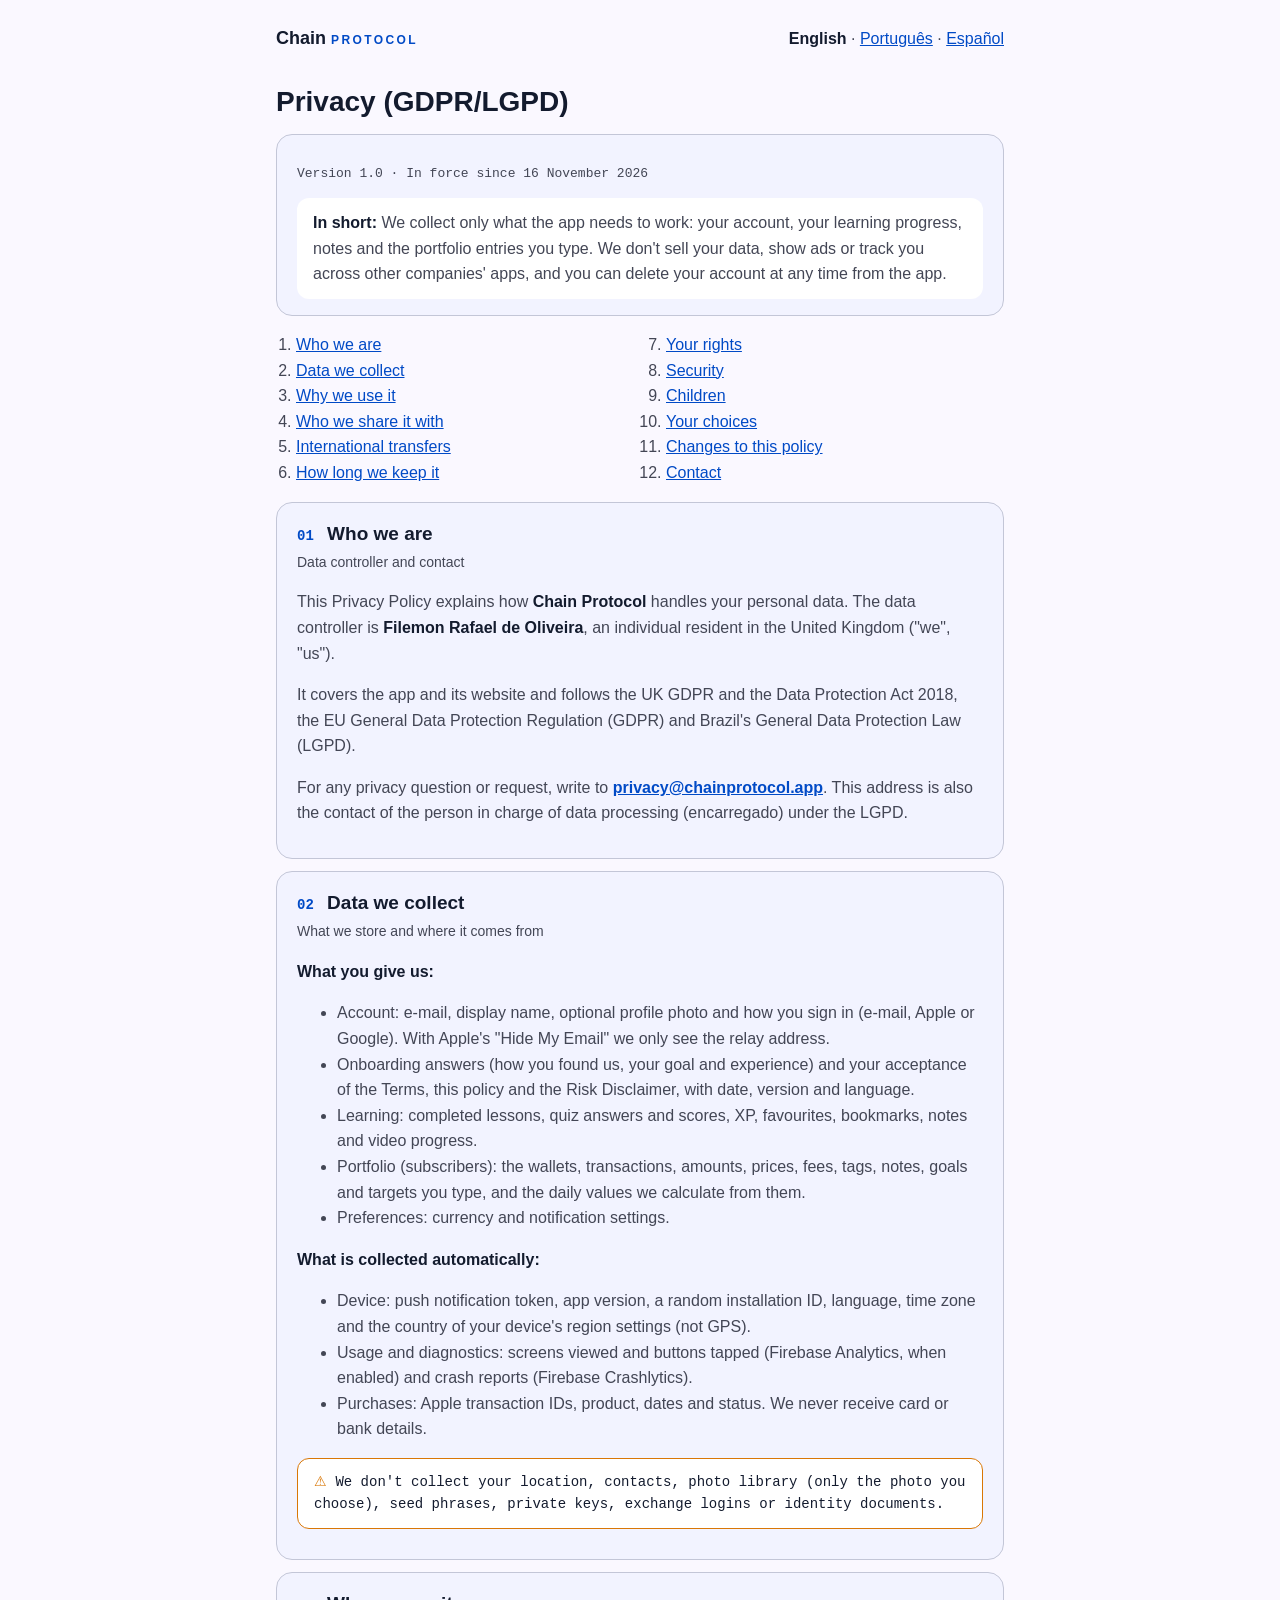
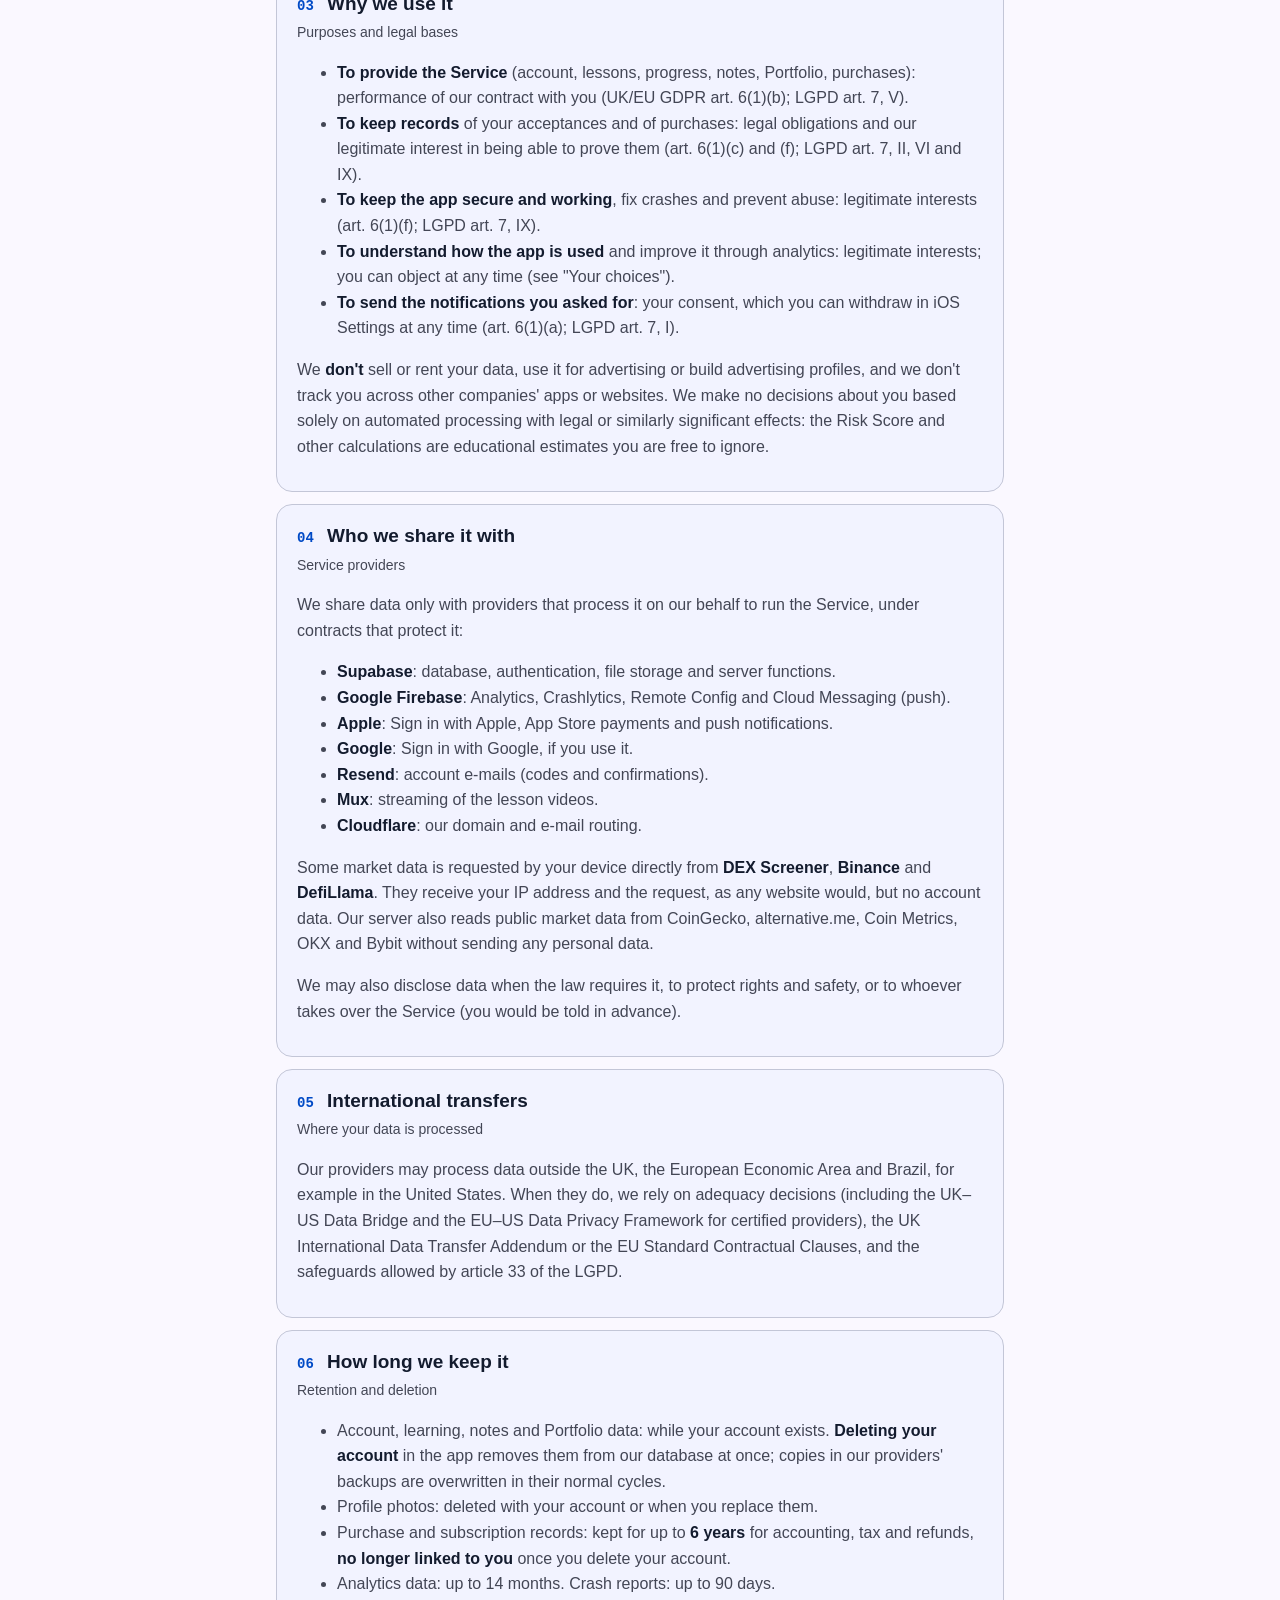
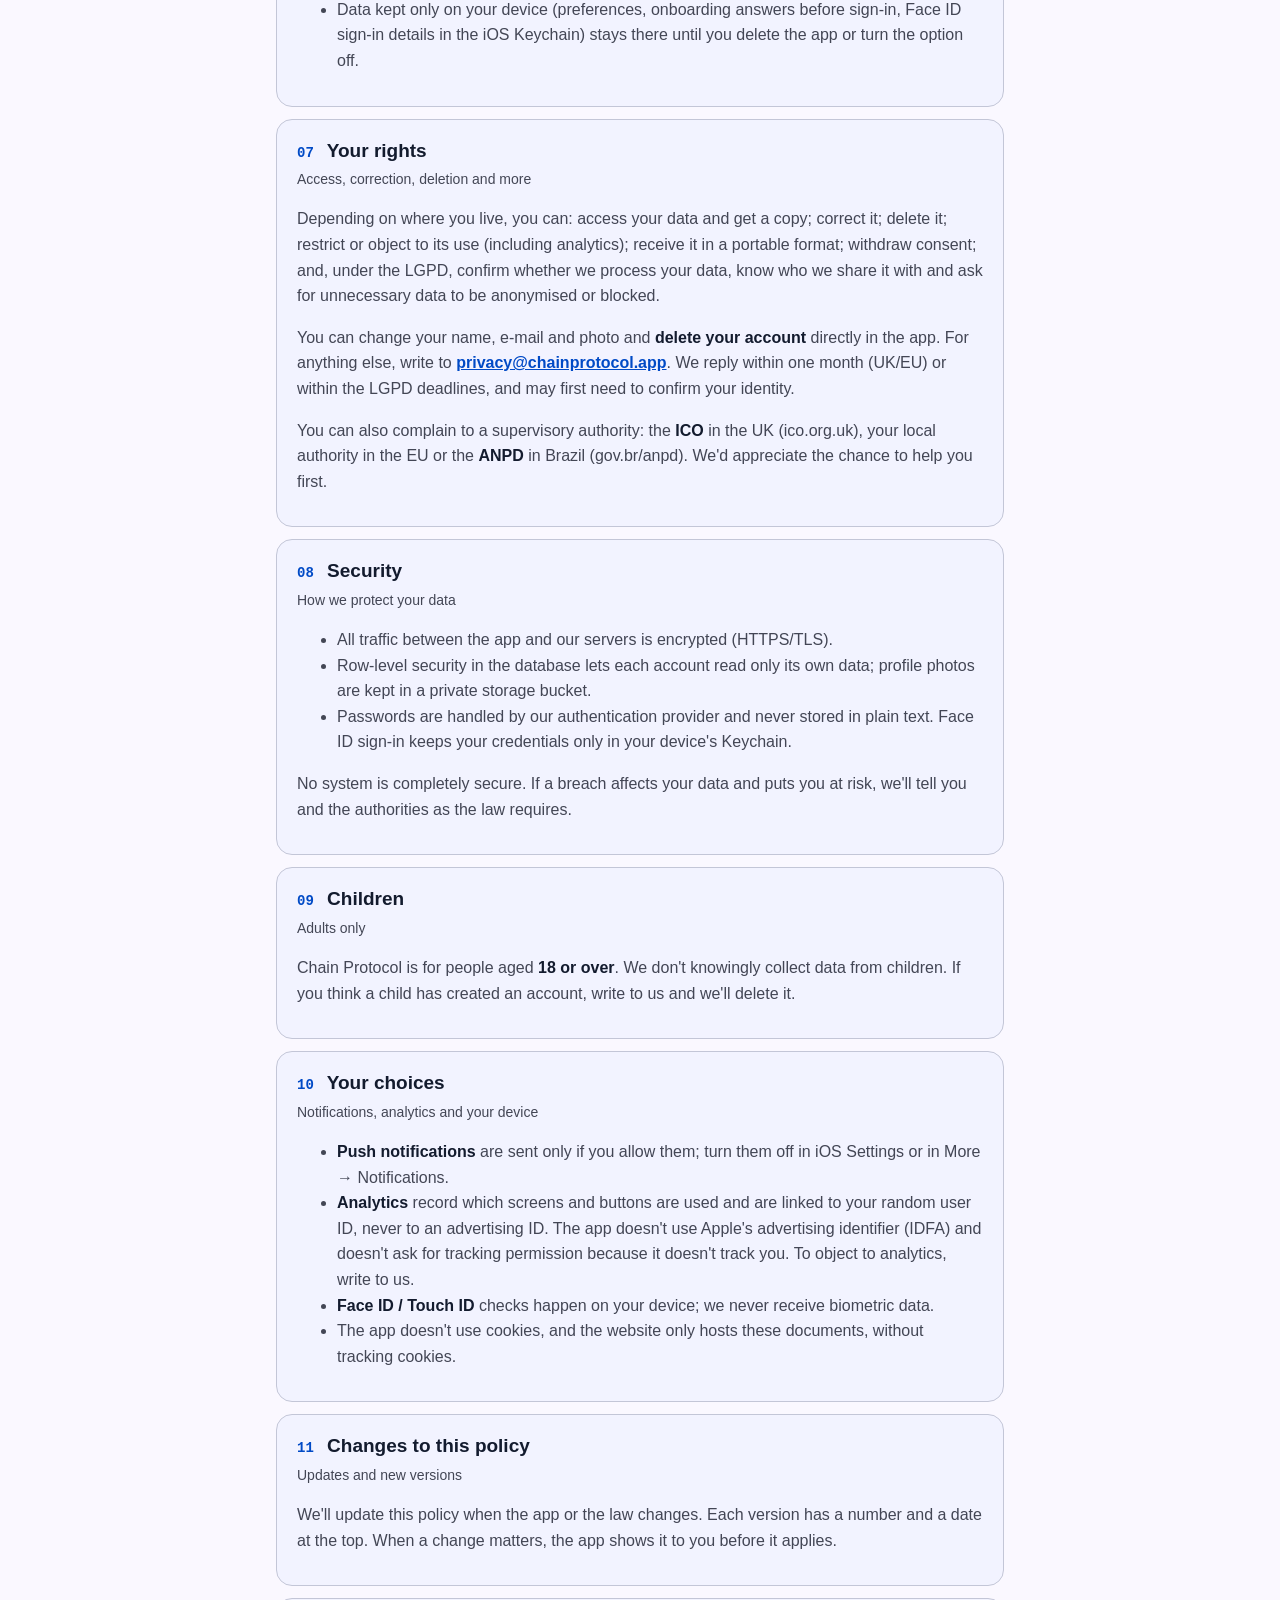
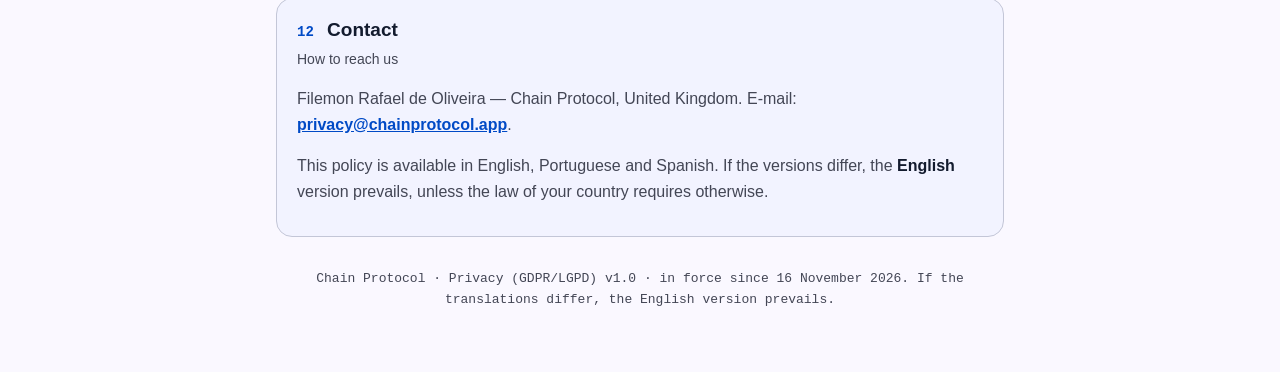
==== privacy/index.html @ 736bcb82 "Add terms and conditions and privacy" ====
<!doctype html>
<html lang="en-GB">
<head>
<meta charset="utf-8">
<meta name="viewport" content="width=device-width, initial-scale=1">
<title>Privacy (GDPR/LGPD) · Chain Protocol</title>
<meta name="description" content="We collect only what the app needs to work: your account, your learning progress, notes and the portfolio entries you type. We don&#x27;t sell your data, show ads or track you across other companies&#x27; apps, and you can delete your account at any time from the app.">
<link rel="canonical" href="https://chainprotocol.app/privacy/">
<link rel="alternate" hreflang="en-GB" href="https://chainprotocol.app/privacy/">
<link rel="alternate" hreflang="pt-BR" href="https://chainprotocol.app/pt-br/privacy/">
<link rel="alternate" hreflang="es-ES" href="https://chainprotocol.app/es/privacy/">
<link rel="stylesheet" href="../styles.css">
</head>
<body>
<header>
<a class="brand" href="../">Chain <span>Protocol</span></a>
<nav aria-label="Language"><a href="../privacy/" hreflang="en-GB" aria-current="page">English</a> · <a href="../pt-br/privacy/" hreflang="pt-BR">Português</a> · <a href="../es/privacy/" hreflang="es-ES">Español</a></nav>
</header>
<main>
<h1>Privacy (GDPR/LGPD)</h1>
<div class="card">
<p class="meta">Version 1.0 · In force since 16 November 2026</p>
<p class="summary"><strong>In short:</strong> We collect only what the app needs to work: your account, your learning progress, notes and the portfolio entries you type. We don't sell your data, show ads or track you across other companies' apps, and you can delete your account at any time from the app.</p>
</div>
<ol class="toc">
<li><a href="#section-01">Who we are</a></li>
<li><a href="#section-02">Data we collect</a></li>
<li><a href="#section-03">Why we use it</a></li>
<li><a href="#section-04">Who we share it with</a></li>
<li><a href="#section-05">International transfers</a></li>
<li><a href="#section-06">How long we keep it</a></li>
<li><a href="#section-07">Your rights</a></li>
<li><a href="#section-08">Security</a></li>
<li><a href="#section-09">Children</a></li>
<li><a href="#section-10">Your choices</a></li>
<li><a href="#section-11">Changes to this policy</a></li>
<li><a href="#section-12">Contact</a></li>
</ol>
<section id="section-01">
<h2><span class="number">01</span> Who we are</h2>
<p class="subtitle">Data controller and contact</p>
<p>This Privacy Policy explains how <strong>Chain Protocol</strong> handles your personal data. The data controller is <strong>Filemon Rafael de Oliveira</strong>, an individual resident in the United Kingdom ("we", "us").</p>
<p>It covers the app and its website and follows the UK GDPR and the Data Protection Act 2018, the EU General Data Protection Regulation (GDPR) and Brazil's General Data Protection Law (LGPD).</p>
<p>For any privacy question or request, write to <strong><a href="mailto:privacy@chainprotocol.app">privacy@chainprotocol.app</a></strong>. This address is also the contact of the person in charge of data processing (encarregado) under the LGPD.</p>
</section>
<section id="section-02">
<h2><span class="number">02</span> Data we collect</h2>
<p class="subtitle">What we store and where it comes from</p>
<p><strong>What you give us:</strong></p>
<ul><li>Account: e-mail, display name, optional profile photo and how you sign in (e-mail, Apple or Google). With Apple's "Hide My Email" we only see the relay address.</li><li>Onboarding answers (how you found us, your goal and experience) and your acceptance of the Terms, this policy and the Risk Disclaimer, with date, version and language.</li><li>Learning: completed lessons, quiz answers and scores, XP, favourites, bookmarks, notes and video progress.</li><li>Portfolio (subscribers): the wallets, transactions, amounts, prices, fees, tags, notes, goals and targets you type, and the daily values we calculate from them.</li><li>Preferences: currency and notification settings.</li></ul>
<p><strong>What is collected automatically:</strong></p>
<ul><li>Device: push notification token, app version, a random installation ID, language, time zone and the country of your device's region settings (not GPS).</li><li>Usage and diagnostics: screens viewed and buttons tapped (Firebase Analytics, when enabled) and crash reports (Firebase Crashlytics).</li><li>Purchases: Apple transaction IDs, product, dates and status. We never receive card or bank details.</li></ul>
<p class="notice">We don't collect your location, contacts, photo library (only the photo you choose), seed phrases, private keys, exchange logins or identity documents.</p>
</section>
<section id="section-03">
<h2><span class="number">03</span> Why we use it</h2>
<p class="subtitle">Purposes and legal bases</p>
<ul><li><strong>To provide the Service</strong> (account, lessons, progress, notes, Portfolio, purchases): performance of our contract with you (UK/EU GDPR art. 6(1)(b); LGPD art. 7, V).</li><li><strong>To keep records</strong> of your acceptances and of purchases: legal obligations and our legitimate interest in being able to prove them (art. 6(1)(c) and (f); LGPD art. 7, II, VI and IX).</li><li><strong>To keep the app secure and working</strong>, fix crashes and prevent abuse: legitimate interests (art. 6(1)(f); LGPD art. 7, IX).</li><li><strong>To understand how the app is used</strong> and improve it through analytics: legitimate interests; you can object at any time (see "Your choices").</li><li><strong>To send the notifications you asked for</strong>: your consent, which you can withdraw in iOS Settings at any time (art. 6(1)(a); LGPD art. 7, I).</li></ul>
<p>We <strong>don't</strong> sell or rent your data, use it for advertising or build advertising profiles, and we don't track you across other companies' apps or websites. We make no decisions about you based solely on automated processing with legal or similarly significant effects: the Risk Score and other calculations are educational estimates you are free to ignore.</p>
</section>
<section id="section-04">
<h2><span class="number">04</span> Who we share it with</h2>
<p class="subtitle">Service providers</p>
<p>We share data only with providers that process it on our behalf to run the Service, under contracts that protect it:</p>
<ul><li><strong>Supabase</strong>: database, authentication, file storage and server functions.</li><li><strong>Google Firebase</strong>: Analytics, Crashlytics, Remote Config and Cloud Messaging (push).</li><li><strong>Apple</strong>: Sign in with Apple, App Store payments and push notifications.</li><li><strong>Google</strong>: Sign in with Google, if you use it.</li><li><strong>Resend</strong>: account e-mails (codes and confirmations).</li><li><strong>Mux</strong>: streaming of the lesson videos.</li><li><strong>Cloudflare</strong>: our domain and e-mail routing.</li></ul>
<p>Some market data is requested by your device directly from <strong>DEX Screener</strong>, <strong>Binance</strong> and <strong>DefiLlama</strong>. They receive your IP address and the request, as any website would, but no account data. Our server also reads public market data from CoinGecko, alternative.me, Coin Metrics, OKX and Bybit without sending any personal data.</p>
<p>We may also disclose data when the law requires it, to protect rights and safety, or to whoever takes over the Service (you would be told in advance).</p>
</section>
<section id="section-05">
<h2><span class="number">05</span> International transfers</h2>
<p class="subtitle">Where your data is processed</p>
<p>Our providers may process data outside the UK, the European Economic Area and Brazil, for example in the United States. When they do, we rely on adequacy decisions (including the UK–US Data Bridge and the EU–US Data Privacy Framework for certified providers), the UK International Data Transfer Addendum or the EU Standard Contractual Clauses, and the safeguards allowed by article 33 of the LGPD.</p>
</section>
<section id="section-06">
<h2><span class="number">06</span> How long we keep it</h2>
<p class="subtitle">Retention and deletion</p>
<ul><li>Account, learning, notes and Portfolio data: while your account exists. <strong>Deleting your account</strong> in the app removes them from our database at once; copies in our providers' backups are overwritten in their normal cycles.</li><li>Profile photos: deleted with your account or when you replace them.</li><li>Purchase and subscription records: kept for up to <strong>6 years</strong> for accounting, tax and refunds, <strong>no longer linked to you</strong> once you delete your account.</li><li>Analytics data: up to 14 months. Crash reports: up to 90 days.</li><li>Data kept only on your device (preferences, onboarding answers before sign-in, Face ID sign-in details in the iOS Keychain) stays there until you delete the app or turn the option off.</li></ul>
</section>
<section id="section-07">
<h2><span class="number">07</span> Your rights</h2>
<p class="subtitle">Access, correction, deletion and more</p>
<p>Depending on where you live, you can: access your data and get a copy; correct it; delete it; restrict or object to its use (including analytics); receive it in a portable format; withdraw consent; and, under the LGPD, confirm whether we process your data, know who we share it with and ask for unnecessary data to be anonymised or blocked.</p>
<p>You can change your name, e-mail and photo and <strong>delete your account</strong> directly in the app. For anything else, write to <strong><a href="mailto:privacy@chainprotocol.app">privacy@chainprotocol.app</a></strong>. We reply within one month (UK/EU) or within the LGPD deadlines, and may first need to confirm your identity.</p>
<p>You can also complain to a supervisory authority: the <strong>ICO</strong> in the UK (ico.org.uk), your local authority in the EU or the <strong>ANPD</strong> in Brazil (gov.br/anpd). We'd appreciate the chance to help you first.</p>
</section>
<section id="section-08">
<h2><span class="number">08</span> Security</h2>
<p class="subtitle">How we protect your data</p>
<ul><li>All traffic between the app and our servers is encrypted (HTTPS/TLS).</li><li>Row-level security in the database lets each account read only its own data; profile photos are kept in a private storage bucket.</li><li>Passwords are handled by our authentication provider and never stored in plain text. Face ID sign-in keeps your credentials only in your device's Keychain.</li></ul>
<p>No system is completely secure. If a breach affects your data and puts you at risk, we'll tell you and the authorities as the law requires.</p>
</section>
<section id="section-09">
<h2><span class="number">09</span> Children</h2>
<p class="subtitle">Adults only</p>
<p>Chain Protocol is for people aged <strong>18 or over</strong>. We don't knowingly collect data from children. If you think a child has created an account, write to us and we'll delete it.</p>
</section>
<section id="section-10">
<h2><span class="number">10</span> Your choices</h2>
<p class="subtitle">Notifications, analytics and your device</p>
<ul><li><strong>Push notifications</strong> are sent only if you allow them; turn them off in iOS Settings or in More → Notifications.</li><li><strong>Analytics</strong> record which screens and buttons are used and are linked to your random user ID, never to an advertising ID. The app doesn't use Apple's advertising identifier (IDFA) and doesn't ask for tracking permission because it doesn't track you. To object to analytics, write to us.</li><li><strong>Face ID / Touch ID</strong> checks happen on your device; we never receive biometric data.</li><li>The app doesn't use cookies, and the website only hosts these documents, without tracking cookies.</li></ul>
</section>
<section id="section-11">
<h2><span class="number">11</span> Changes to this policy</h2>
<p class="subtitle">Updates and new versions</p>
<p>We'll update this policy when the app or the law changes. Each version has a number and a date at the top. When a change matters, the app shows it to you before it applies.</p>
</section>
<section id="section-12">
<h2><span class="number">12</span> Contact</h2>
<p class="subtitle">How to reach us</p>
<p>Filemon Rafael de Oliveira — Chain Protocol, United Kingdom. E-mail: <strong><a href="mailto:privacy@chainprotocol.app">privacy@chainprotocol.app</a></strong>.</p>
<p>This policy is available in English, Portuguese and Spanish. If the versions differ, the <strong>English</strong> version prevails, unless the law of your country requires otherwise.</p>
</section>
<p class="footer">Chain Protocol · Privacy (GDPR/LGPD) v1.0 · in force since 16 November 2026. If the translations differ, the English version prevails.</p>
</main>
</body>
</html>
---- styles.css ----
:root {
  color-scheme: dark light;
  --background: #10131a; --card: #191c22; --card-inner: #0b0e14; --text: #e1e2eb; --muted: #c2c6d6;
  --line: #424754; --primary: #adc6ff; --warning: #f59e0b;
}
@media (prefers-color-scheme: light) {
  :root { --background: #faf8ff; --card: #f2f3ff; --card-inner: #ffffff; --text: #131b2e; --muted: #434655;
          --line: #c3c6d7; --primary: #004ac6; --warning: #d97706; }
}
* { box-sizing: border-box; }
body { margin: 0; background: var(--background); color: var(--muted);
       font: 16px/1.6 "Hanken Grotesk", -apple-system, BlinkMacSystemFont, "Segoe UI", sans-serif; }
header { display: flex; flex-wrap: wrap; gap: 8px 24px; justify-content: space-between; align-items: center;
         max-width: 760px; margin: 0 auto; padding: 24px 16px 0; }
.brand { color: var(--text); font-weight: 700; text-decoration: none; font-size: 18px; }
.brand span { color: var(--primary); letter-spacing: .2em; font-size: 12px; text-transform: uppercase; }
nav a, main a { color: var(--primary); }
nav a[aria-current] { color: var(--text); text-decoration: none; font-weight: 600; }
main { max-width: 760px; margin: 0 auto; padding: 16px 16px 48px; }
h1 { color: var(--text); font-size: 28px; line-height: 1.2; margin: 16px 0; }
h2 { color: var(--text); font-size: 19px; margin: 0; }
.number { font-family: "JetBrains Mono", ui-monospace, monospace; color: var(--primary); font-size: 14px;
          margin-right: 8px; }
.card, section { background: var(--card); border: 1px solid var(--line); border-radius: 16px; padding: 16px 20px;
                 margin: 12px 0; }
.meta, .footer { font-family: "JetBrains Mono", ui-monospace, monospace; font-size: 13px; }
.summary { background: var(--card-inner); border-radius: 12px; padding: 12px 16px; margin: 0; }
.subtitle { margin: 2px 0 12px; font-size: 14px; }
strong { color: var(--text); }
.notice { background: var(--card-inner); border: 1px solid var(--warning); border-radius: 12px; padding: 12px 16px;
          color: var(--text); font-family: "JetBrains Mono", ui-monospace, monospace; font-size: 14px; }
.notice::before { content: "⚠ "; color: var(--warning); }
.toc { columns: 2; column-gap: 32px; padding-left: 20px; }
.footer { text-align: center; margin-top: 32px; }
.languages li { margin: 8px 0; }
@media (max-width: 560px) { .toc { columns: 1; } }
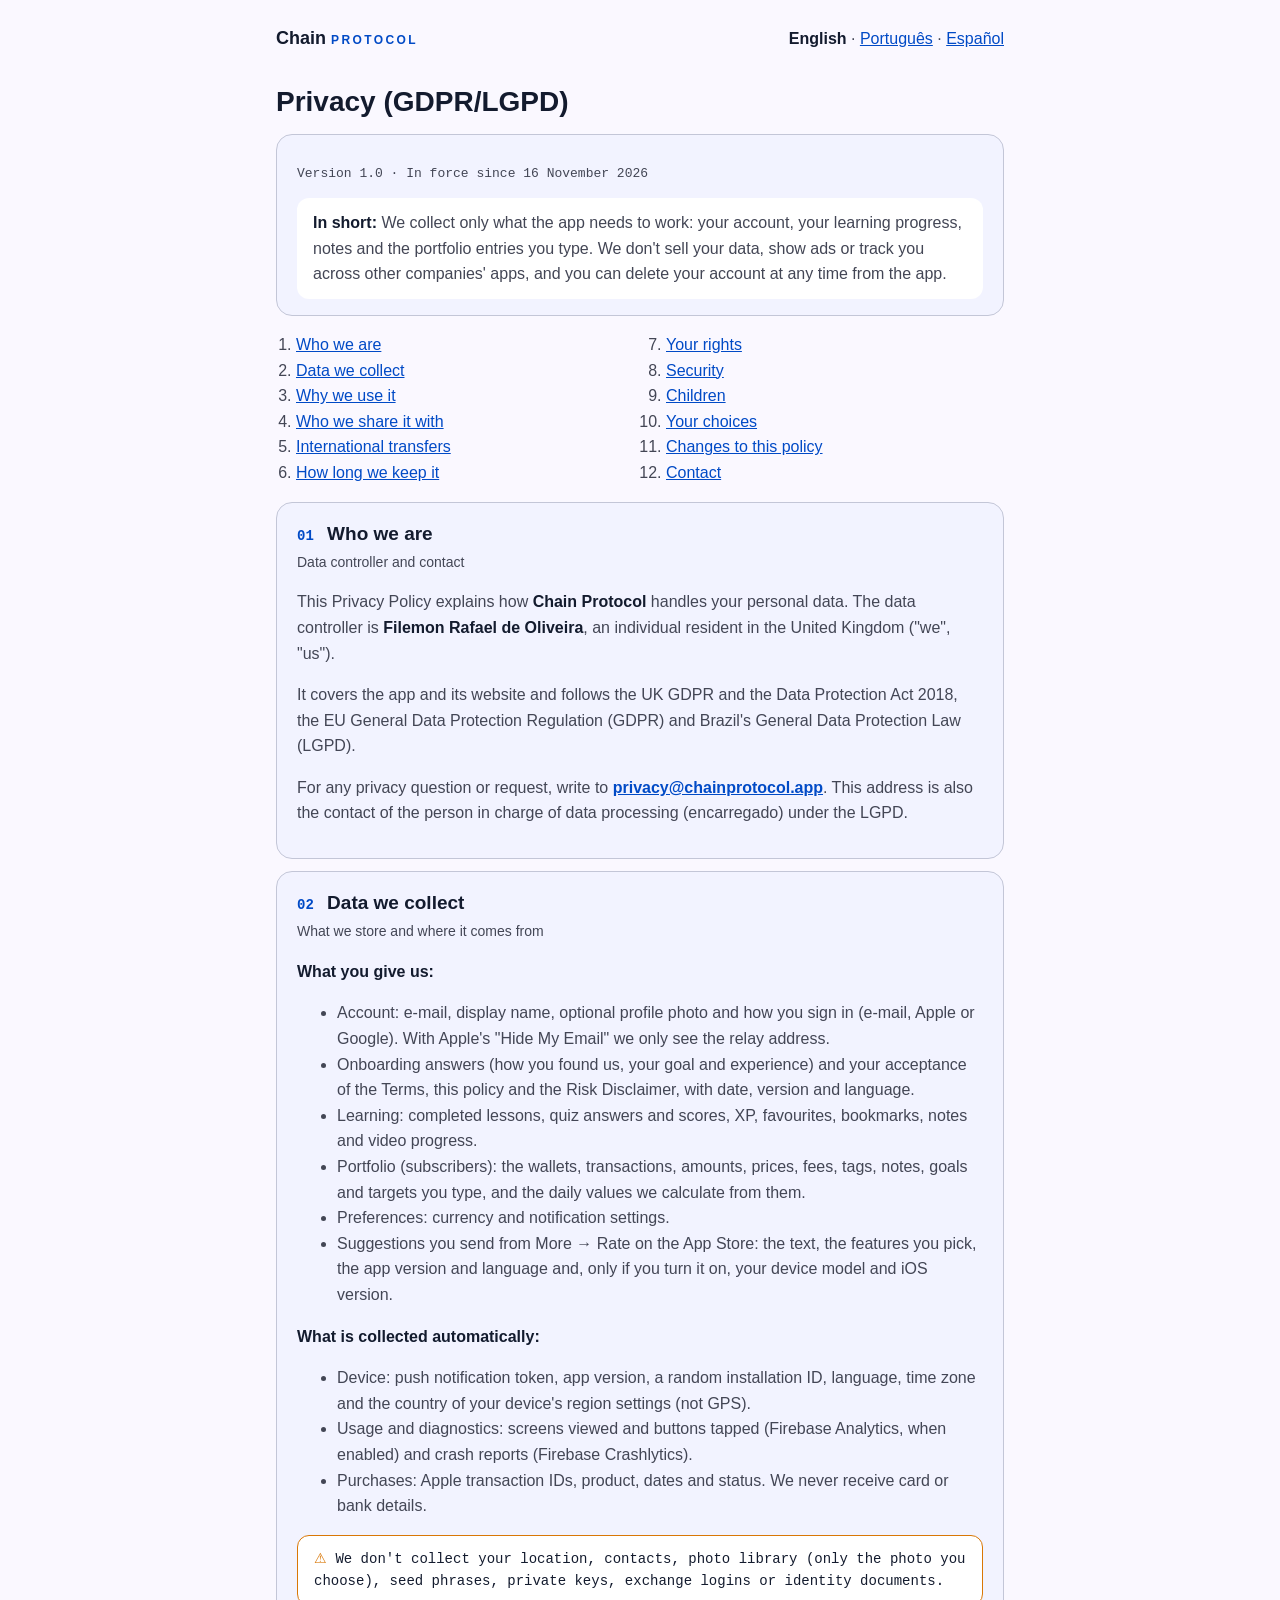
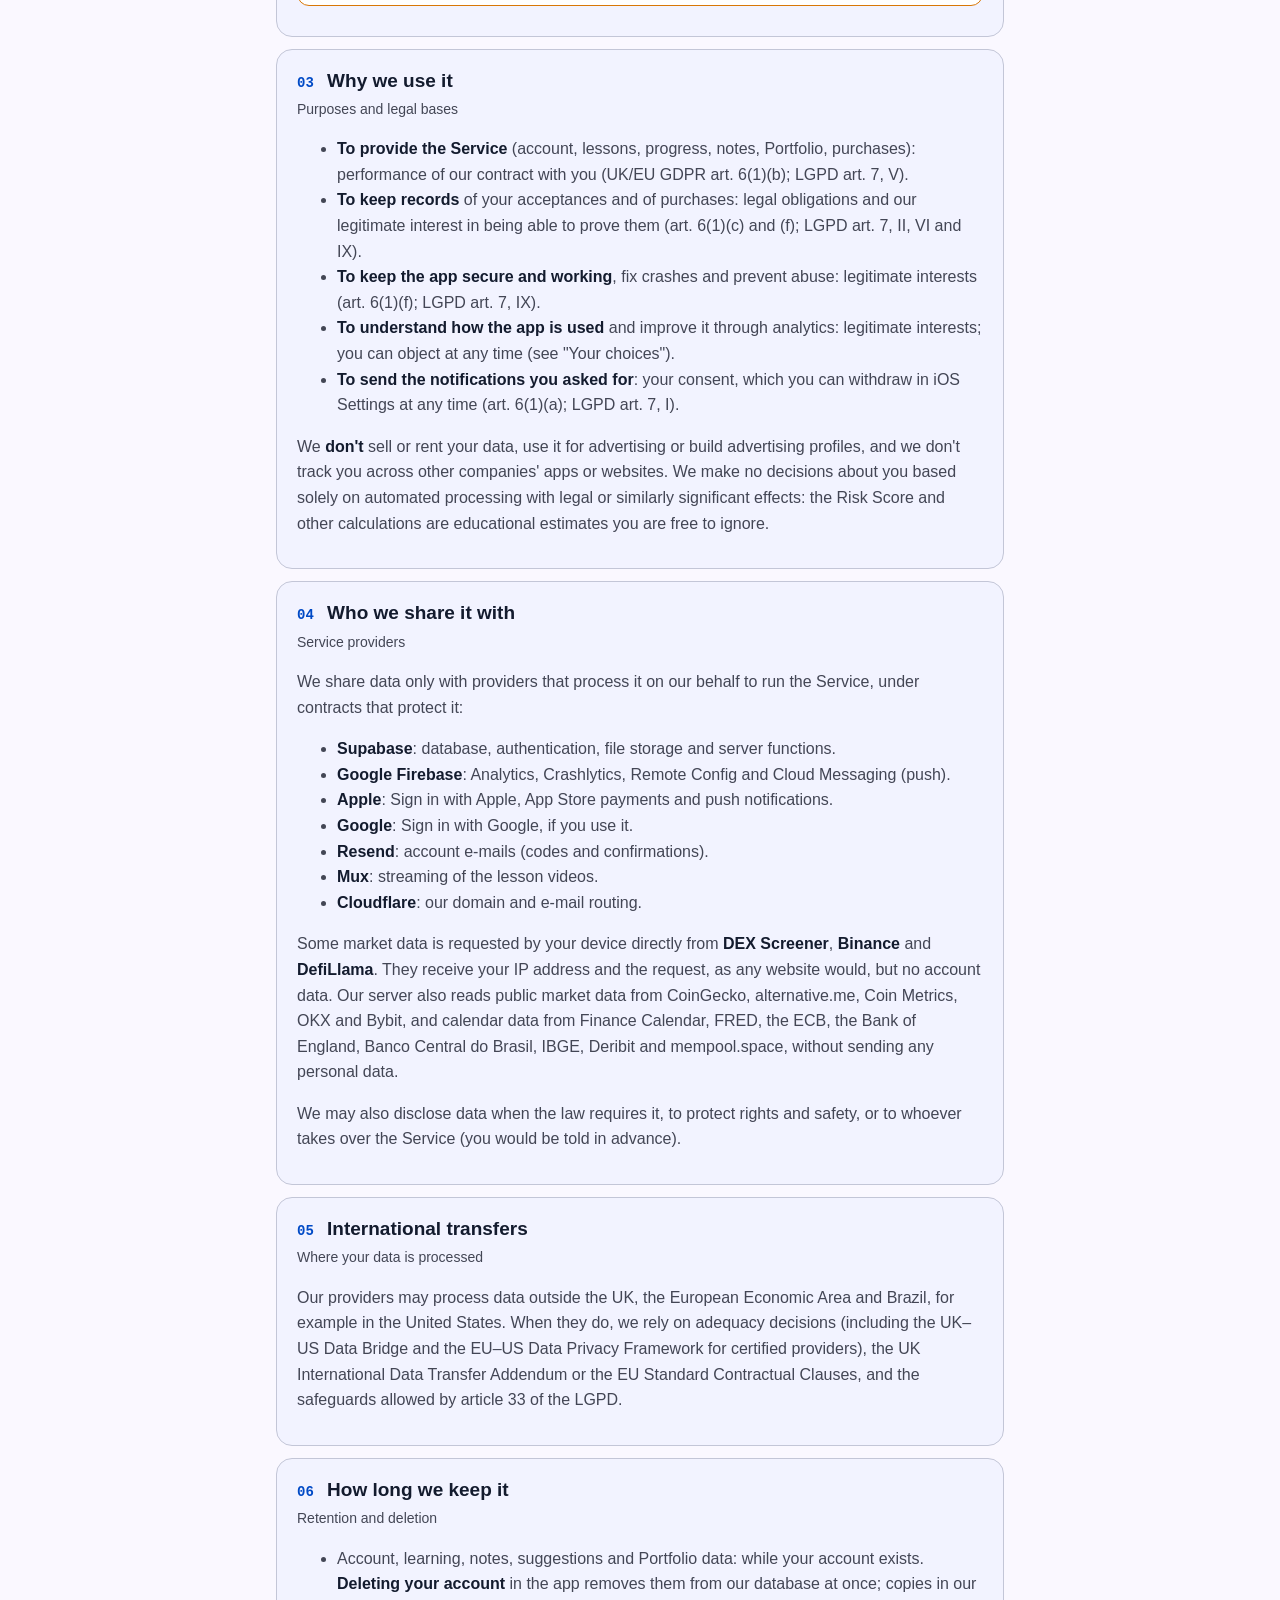
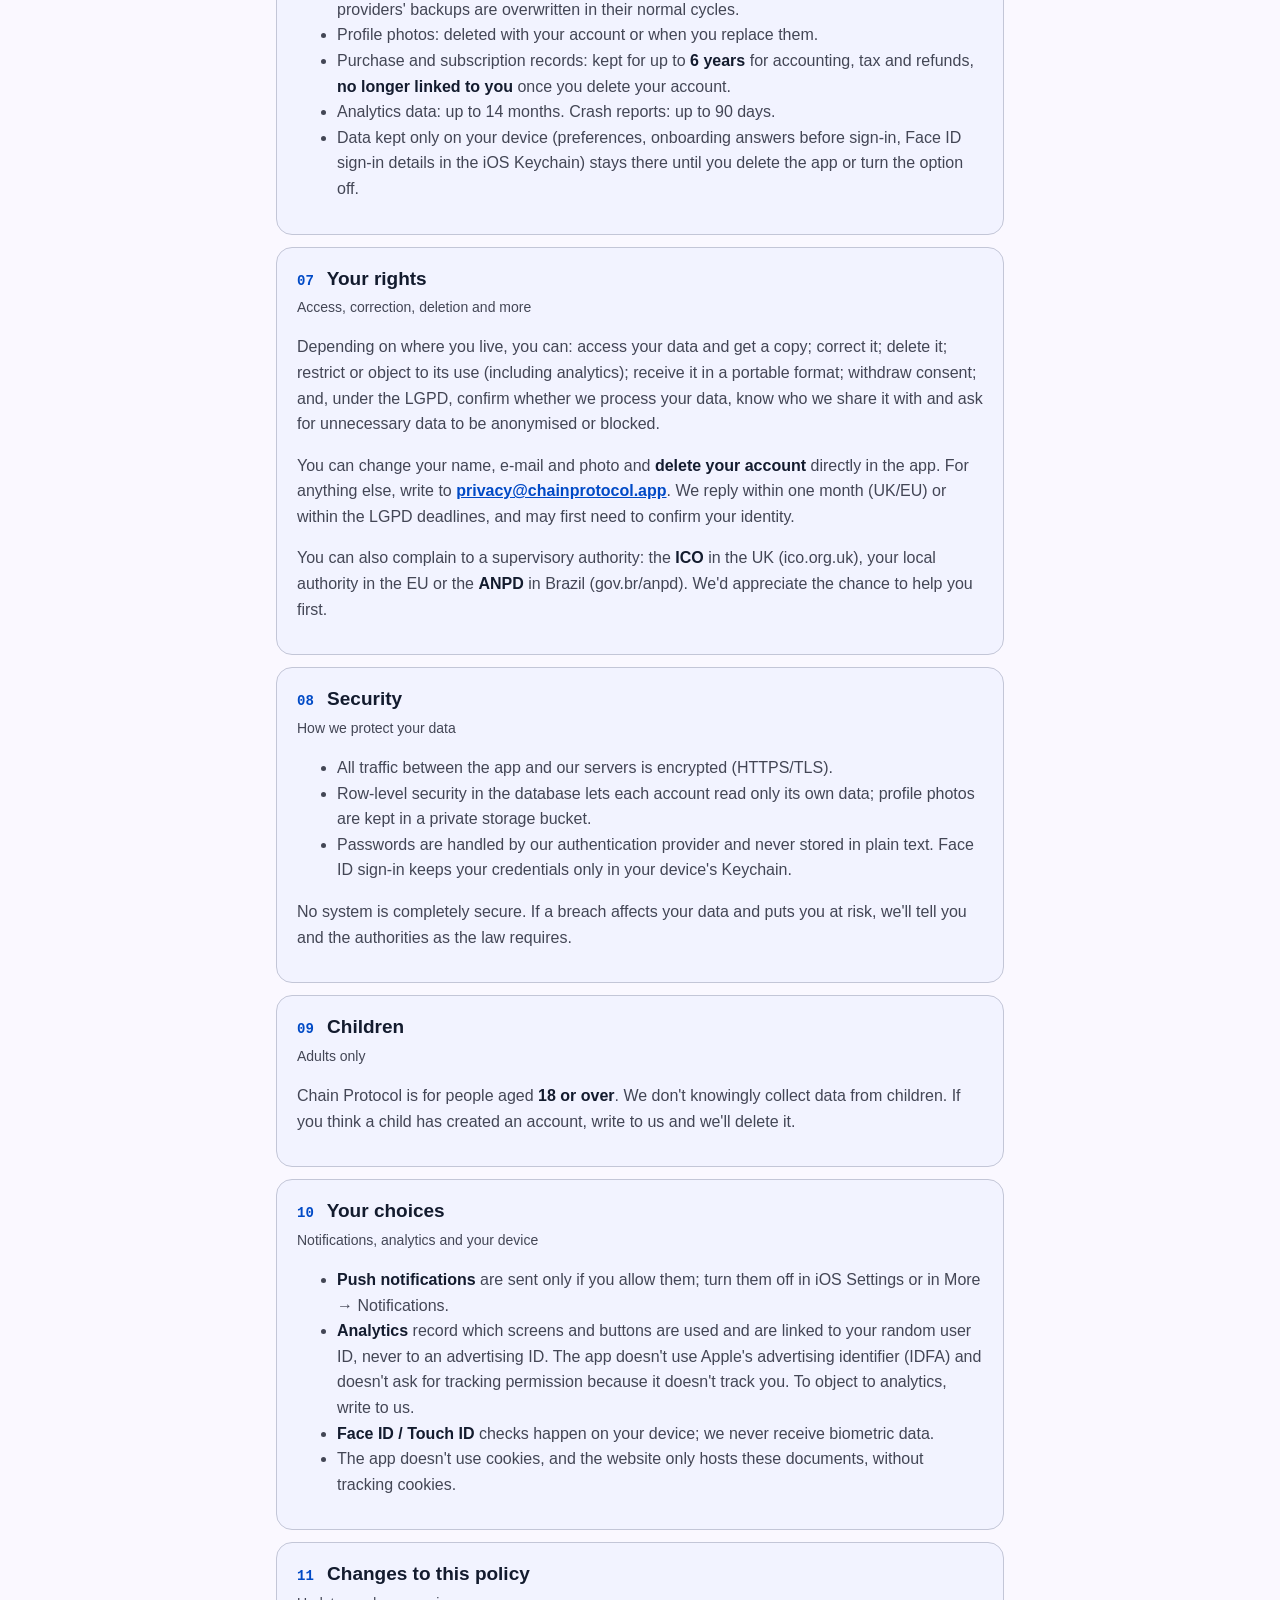
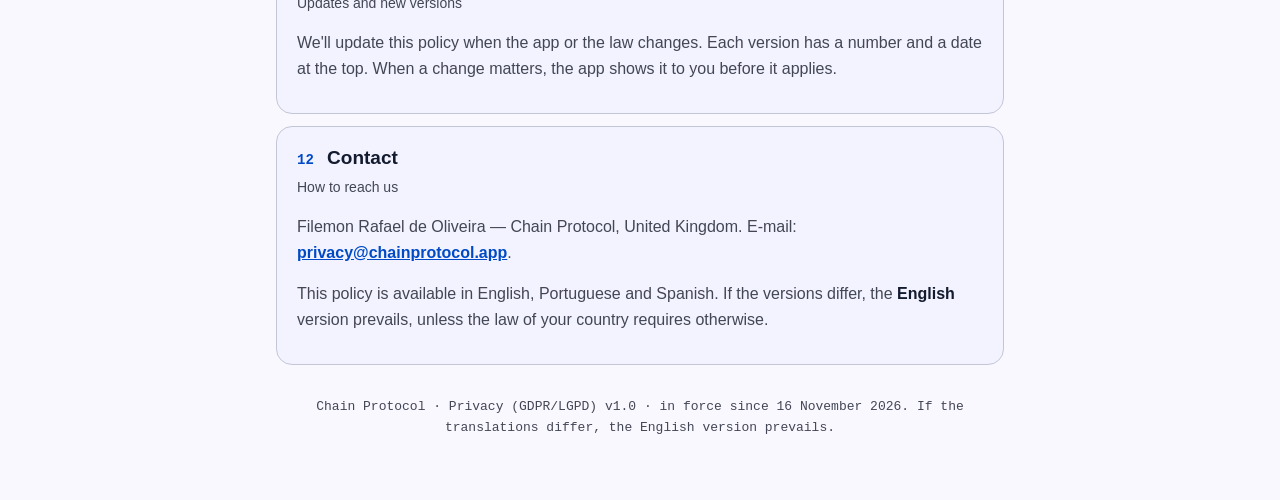
==== commit cb42584e: "Update site info" ====
--- a/privacy/index.html
+++ b/privacy/index.html
@@ -47,7 +47,7 @@
 <h2><span class="number">02</span> Data we collect</h2>
 <p class="subtitle">What we store and where it comes from</p>
 <p><strong>What you give us:</strong></p>
-<ul><li>Account: e-mail, display name, optional profile photo and how you sign in (e-mail, Apple or Google). With Apple's "Hide My Email" we only see the relay address.</li><li>Onboarding answers (how you found us, your goal and experience) and your acceptance of the Terms, this policy and the Risk Disclaimer, with date, version and language.</li><li>Learning: completed lessons, quiz answers and scores, XP, favourites, bookmarks, notes and video progress.</li><li>Portfolio (subscribers): the wallets, transactions, amounts, prices, fees, tags, notes, goals and targets you type, and the daily values we calculate from them.</li><li>Preferences: currency and notification settings.</li></ul>
+<ul><li>Account: e-mail, display name, optional profile photo and how you sign in (e-mail, Apple or Google). With Apple's "Hide My Email" we only see the relay address.</li><li>Onboarding answers (how you found us, your goal and experience) and your acceptance of the Terms, this policy and the Risk Disclaimer, with date, version and language.</li><li>Learning: completed lessons, quiz answers and scores, XP, favourites, bookmarks, notes and video progress.</li><li>Portfolio (subscribers): the wallets, transactions, amounts, prices, fees, tags, notes, goals and targets you type, and the daily values we calculate from them.</li><li>Preferences: currency and notification settings.</li><li>Suggestions you send from More → Rate on the App Store: the text, the features you pick, the app version and language and, only if you turn it on, your device model and iOS version.</li></ul>
 <p><strong>What is collected automatically:</strong></p>
 <ul><li>Device: push notification token, app version, a random installation ID, language, time zone and the country of your device's region settings (not GPS).</li><li>Usage and diagnostics: screens viewed and buttons tapped (Firebase Analytics, when enabled) and crash reports (Firebase Crashlytics).</li><li>Purchases: Apple transaction IDs, product, dates and status. We never receive card or bank details.</li></ul>
 <p class="notice">We don't collect your location, contacts, photo library (only the photo you choose), seed phrases, private keys, exchange logins or identity documents.</p>
@@ -63,7 +63,7 @@
 <p class="subtitle">Service providers</p>
 <p>We share data only with providers that process it on our behalf to run the Service, under contracts that protect it:</p>
 <ul><li><strong>Supabase</strong>: database, authentication, file storage and server functions.</li><li><strong>Google Firebase</strong>: Analytics, Crashlytics, Remote Config and Cloud Messaging (push).</li><li><strong>Apple</strong>: Sign in with Apple, App Store payments and push notifications.</li><li><strong>Google</strong>: Sign in with Google, if you use it.</li><li><strong>Resend</strong>: account e-mails (codes and confirmations).</li><li><strong>Mux</strong>: streaming of the lesson videos.</li><li><strong>Cloudflare</strong>: our domain and e-mail routing.</li></ul>
-<p>Some market data is requested by your device directly from <strong>DEX Screener</strong>, <strong>Binance</strong> and <strong>DefiLlama</strong>. They receive your IP address and the request, as any website would, but no account data. Our server also reads public market data from CoinGecko, alternative.me, Coin Metrics, OKX and Bybit without sending any personal data.</p>
+<p>Some market data is requested by your device directly from <strong>DEX Screener</strong>, <strong>Binance</strong> and <strong>DefiLlama</strong>. They receive your IP address and the request, as any website would, but no account data. Our server also reads public market data from CoinGecko, alternative.me, Coin Metrics, OKX and Bybit, and calendar data from Finance Calendar, FRED, the ECB, the Bank of England, Banco Central do Brasil, IBGE, Deribit and mempool.space, without sending any personal data.</p>
 <p>We may also disclose data when the law requires it, to protect rights and safety, or to whoever takes over the Service (you would be told in advance).</p>
 </section>
 <section id="section-05">
@@ -74,7 +74,7 @@
 <section id="section-06">
 <h2><span class="number">06</span> How long we keep it</h2>
 <p class="subtitle">Retention and deletion</p>
-<ul><li>Account, learning, notes and Portfolio data: while your account exists. <strong>Deleting your account</strong> in the app removes them from our database at once; copies in our providers' backups are overwritten in their normal cycles.</li><li>Profile photos: deleted with your account or when you replace them.</li><li>Purchase and subscription records: kept for up to <strong>6 years</strong> for accounting, tax and refunds, <strong>no longer linked to you</strong> once you delete your account.</li><li>Analytics data: up to 14 months. Crash reports: up to 90 days.</li><li>Data kept only on your device (preferences, onboarding answers before sign-in, Face ID sign-in details in the iOS Keychain) stays there until you delete the app or turn the option off.</li></ul>
+<ul><li>Account, learning, notes, suggestions and Portfolio data: while your account exists. <strong>Deleting your account</strong> in the app removes them from our database at once; copies in our providers' backups are overwritten in their normal cycles.</li><li>Profile photos: deleted with your account or when you replace them.</li><li>Purchase and subscription records: kept for up to <strong>6 years</strong> for accounting, tax and refunds, <strong>no longer linked to you</strong> once you delete your account.</li><li>Analytics data: up to 14 months. Crash reports: up to 90 days.</li><li>Data kept only on your device (preferences, onboarding answers before sign-in, Face ID sign-in details in the iOS Keychain) stays there until you delete the app or turn the option off.</li></ul>
 </section>
 <section id="section-07">
 <h2><span class="number">07</span> Your rights</h2>
